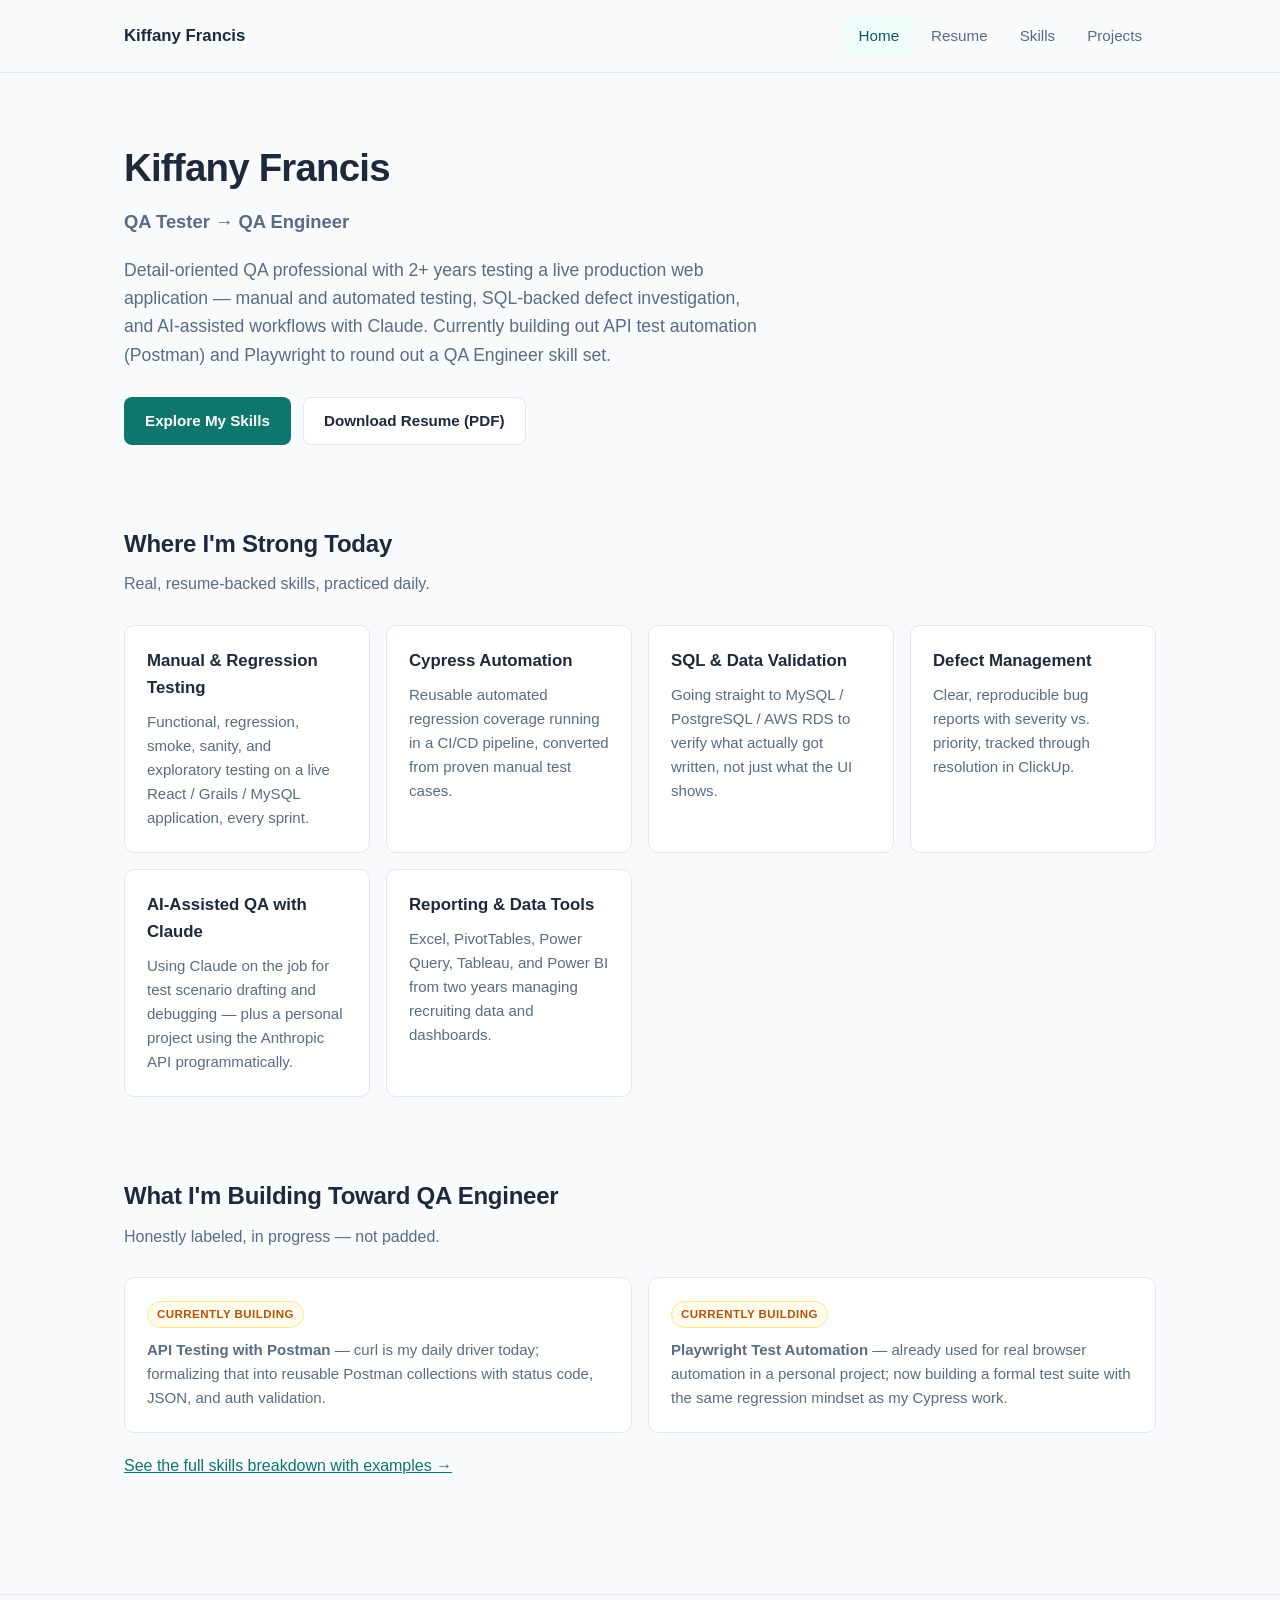
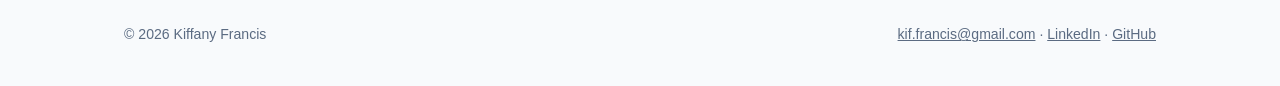
==== index.html @ 58e34793 "Initial QA portfolio skeleton: resume, clickable skills explorer, projects Grounded in the QA resume" ====
<!doctype html>
<html lang="en">
<head>
  <meta charset="UTF-8" />
  <meta name="viewport" content="width=device-width, initial-scale=1.0" />
  <title>Kiffany Francis — QA Tester &amp; QA Engineer in Progress</title>
  <meta name="description" content="QA portfolio for Kiffany Francis — manual and automated testing, SQL validation, API testing, and AI-assisted QA workflows." />
  <link rel="stylesheet" href="assets/css/style.css" />
</head>
<body data-page="home">
  <header class="site-header">
    <div class="nav-inner">
      <a class="brand" href="index.html">Kiffany Francis</a>
      <button class="nav-toggle" type="button" aria-label="Toggle navigation">&#9776;</button>
      <nav class="site-nav">
        <ul>
          <li><a href="index.html" data-page="home">Home</a></li>
          <li><a href="resume.html" data-page="resume">Resume</a></li>
          <li><a href="skills.html" data-page="skills">Skills</a></li>
          <li><a href="projects.html" data-page="projects">Projects</a></li>
        </ul>
      </nav>
    </div>
  </header>

  <main class="wrap">
    <section class="hero">
      <h1>Kiffany Francis</h1>
      <p class="role-arrow">QA Tester &rarr; QA Engineer</p>
      <p class="lede">
        Detail-oriented QA professional with 2+ years testing a live production web application —
        manual and automated testing, SQL-backed defect investigation, and AI-assisted workflows
        with Claude. Currently building out API test automation (Postman) and Playwright to round
        out a QA Engineer skill set.
      </p>
      <div class="cta-row">
        <a class="btn btn-primary" href="skills.html">Explore My Skills</a>
        <a class="btn btn-secondary" href="assets/resume/Kiffany-Francis-QA-Resume.pdf">Download Resume (PDF)</a>
      </div>
    </section>

    <section>
      <h2 class="section-title">Where I'm Strong Today</h2>
      <p class="section-blurb">Real, resume-backed skills, practiced daily.</p>
      <div class="highlight-grid">
        <div class="highlight-card">
          <h3>Manual &amp; Regression Testing</h3>
          <p>Functional, regression, smoke, sanity, and exploratory testing on a live React / Grails / MySQL application, every sprint.</p>
        </div>
        <div class="highlight-card">
          <h3>Cypress Automation</h3>
          <p>Reusable automated regression coverage running in a CI/CD pipeline, converted from proven manual test cases.</p>
        </div>
        <div class="highlight-card">
          <h3>SQL &amp; Data Validation</h3>
          <p>Going straight to MySQL / PostgreSQL / AWS RDS to verify what actually got written, not just what the UI shows.</p>
        </div>
        <div class="highlight-card">
          <h3>Defect Management</h3>
          <p>Clear, reproducible bug reports with severity vs. priority, tracked through resolution in ClickUp.</p>
        </div>
        <div class="highlight-card">
          <h3>AI-Assisted QA with Claude</h3>
          <p>Using Claude on the job for test scenario drafting and debugging — plus a personal project using the Anthropic API programmatically.</p>
        </div>
        <div class="highlight-card">
          <h3>Reporting &amp; Data Tools</h3>
          <p>Excel, PivotTables, Power Query, Tableau, and Power BI from two years managing recruiting data and dashboards.</p>
        </div>
      </div>
    </section>

    <section>
      <h2 class="section-title">What I'm Building Toward QA Engineer</h2>
      <p class="section-blurb">Honestly labeled, in progress — not padded.</p>
      <div class="highlight-grid">
        <div class="highlight-card">
          <h3><span class="badge badge-building">Currently Building</span></h3>
          <p style="margin-top:10px"><strong>API Testing with Postman</strong> — curl is my daily driver today; formalizing that into reusable Postman collections with status code, JSON, and auth validation.</p>
        </div>
        <div class="highlight-card">
          <h3><span class="badge badge-building">Currently Building</span></h3>
          <p style="margin-top:10px"><strong>Playwright Test Automation</strong> — already used for real browser automation in a personal project; now building a formal test suite with the same regression mindset as my Cypress work.</p>
        </div>
      </div>
      <p style="margin-top:20px"><a href="skills.html">See the full skills breakdown with examples &rarr;</a></p>
    </section>
  </main>

  <footer class="site-footer">
    <div class="wrap">
      <span>&copy; <span id="year"></span> Kiffany Francis</span>
      <span>
        <a href="mailto:kif.francis@gmail.com">kif.francis@gmail.com</a> ·
        <a href="https://www.linkedin.com/in/kiffany-francis">LinkedIn</a> ·
        <a href="https://github.com/kifzig">GitHub</a>
      </span>
    </div>
  </footer>

  <script src="assets/js/main.js"></script>
</body>
</html>
---- assets/css/style.css ----
:root {
  --bg: #f8fafc;
  --surface: #ffffff;
  --text: #1e293b;
  --text-muted: #5b6b82;
  --border: #e2e8f0;
  --primary: #0f766e;
  --primary-dark: #0b5c56;
  --primary-bg: #f0fdfa;
  --building: #b45309;
  --building-bg: #fffbeb;
  --building-border: #fde68a;
  --radius: 10px;
  --max-width: 1080px;
  --font: -apple-system, BlinkMacSystemFont, "Segoe UI", Roboto, Helvetica, Arial, sans-serif;
  --font-mono: ui-monospace, SFMono-Regular, "SF Mono", Menlo, Consolas, monospace;
}

* { box-sizing: border-box; }

html { scroll-behavior: smooth; }

body {
  margin: 0;
  font-family: var(--font);
  color: var(--text);
  background: var(--bg);
  line-height: 1.6;
  -webkit-font-smoothing: antialiased;
}

a { color: var(--primary); }
a:hover { color: var(--primary-dark); }

.wrap {
  max-width: var(--max-width);
  margin: 0 auto;
  padding: 0 24px;
}

/* Header / nav */
header.site-header {
  position: sticky;
  top: 0;
  z-index: 10;
  background: rgba(248, 250, 252, 0.92);
  backdrop-filter: blur(6px);
  border-bottom: 1px solid var(--border);
}

.nav-inner {
  display: flex;
  align-items: center;
  justify-content: space-between;
  padding: 16px 24px;
  max-width: var(--max-width);
  margin: 0 auto;
}

.brand {
  font-weight: 700;
  font-size: 1.05rem;
  color: var(--text);
  text-decoration: none;
}

nav.site-nav ul {
  list-style: none;
  display: flex;
  gap: 4px;
  margin: 0;
  padding: 0;
}

nav.site-nav a {
  display: inline-block;
  padding: 8px 14px;
  border-radius: 8px;
  text-decoration: none;
  color: var(--text-muted);
  font-weight: 500;
  font-size: 0.95rem;
}

nav.site-nav a:hover { background: var(--primary-bg); color: var(--primary-dark); }
nav.site-nav a.active { color: var(--primary-dark); background: var(--primary-bg); }

.nav-toggle {
  display: none;
  background: none;
  border: 1px solid var(--border);
  border-radius: 8px;
  padding: 6px 10px;
  font-size: 1rem;
  cursor: pointer;
}

/* Hero */
.hero {
  padding: 64px 0 40px;
}

.hero h1 {
  font-size: 2.4rem;
  margin: 0 0 8px;
  letter-spacing: -0.02em;
}

.hero .role-arrow {
  color: var(--text-muted);
  font-weight: 600;
  font-size: 1.15rem;
  margin: 0 0 20px;
}

.hero p.lede {
  font-size: 1.1rem;
  color: var(--text-muted);
  max-width: 640px;
}

.cta-row {
  display: flex;
  gap: 12px;
  margin-top: 28px;
  flex-wrap: wrap;
}

.btn {
  display: inline-block;
  padding: 11px 20px;
  border-radius: 8px;
  text-decoration: none;
  font-weight: 600;
  font-size: 0.95rem;
  border: 1px solid transparent;
  cursor: pointer;
}

.btn-primary { background: var(--primary); color: #fff; }
.btn-primary:hover { background: var(--primary-dark); color: #fff; }

.btn-secondary { background: var(--surface); color: var(--text); border-color: var(--border); }
.btn-secondary:hover { border-color: var(--primary); color: var(--primary-dark); }

/* Sections */
section { padding: 40px 0; }
section.tight { padding: 20px 0; }

h2.section-title {
  font-size: 1.5rem;
  margin: 0 0 8px;
  letter-spacing: -0.01em;
}

p.section-blurb {
  color: var(--text-muted);
  margin: 0 0 28px;
  max-width: 680px;
}

/* Highlight cards on home */
.highlight-grid {
  display: grid;
  grid-template-columns: repeat(auto-fit, minmax(240px, 1fr));
  gap: 16px;
}

.highlight-card {
  background: var(--surface);
  border: 1px solid var(--border);
  border-radius: var(--radius);
  padding: 22px;
}

.highlight-card h3 {
  margin: 0 0 8px;
  font-size: 1.05rem;
}

.highlight-card p {
  margin: 0;
  color: var(--text-muted);
  font-size: 0.94rem;
}

/* Status badges */
.badge {
  display: inline-block;
  font-size: 0.72rem;
  font-weight: 700;
  text-transform: uppercase;
  letter-spacing: 0.04em;
  padding: 3px 9px;
  border-radius: 999px;
}

.badge-core { background: var(--primary-bg); color: var(--primary-dark); }
.badge-building { background: var(--building-bg); color: var(--building); border: 1px solid var(--building-border); }

/* Skills page */
.category-block {
  margin-bottom: 44px;
}

.category-block h2 {
  font-size: 1.3rem;
  margin: 0 0 4px;
}

.category-block .blurb {
  color: var(--text-muted);
  margin: 0 0 18px;
  font-size: 0.95rem;
}

.skill-grid {
  display: grid;
  grid-template-columns: repeat(auto-fill, minmax(280px, 1fr));
  gap: 14px;
}

.skill-card {
  background: var(--surface);
  border: 1px solid var(--border);
  border-radius: var(--radius);
  padding: 18px 20px;
  cursor: pointer;
  transition: border-color 0.15s ease, box-shadow 0.15s ease;
}

.skill-card:hover {
  border-color: var(--primary);
  box-shadow: 0 2px 10px rgba(15, 118, 110, 0.08);
}

.skill-card-head {
  display: flex;
  justify-content: space-between;
  align-items: flex-start;
  gap: 10px;
}

.skill-card h3 {
  margin: 0;
  font-size: 1rem;
  line-height: 1.35;
}

.skill-card .summary {
  color: var(--text-muted);
  font-size: 0.88rem;
  margin: 8px 0 0;
}

.skill-card .expand-hint {
  font-size: 0.8rem;
  color: var(--primary);
  margin-top: 10px;
  font-weight: 600;
}

.skill-detail {
  grid-column: 1 / -1;
  background: var(--surface);
  border: 1px solid var(--primary);
  border-radius: var(--radius);
  padding: 24px 26px;
  animation: fadein 0.15s ease;
}

@keyframes fadein {
  from { opacity: 0; transform: translateY(-4px); }
  to { opacity: 1; transform: translateY(0); }
}

.skill-detail h3 {
  margin: 0 0 4px;
  font-size: 1.15rem;
}

.skill-detail .close-detail {
  float: right;
  background: none;
  border: 1px solid var(--border);
  border-radius: 8px;
  padding: 5px 12px;
  cursor: pointer;
  color: var(--text-muted);
  font-size: 0.85rem;
}

.skill-detail .close-detail:hover { border-color: var(--primary); color: var(--primary-dark); }

.skill-detail dl { margin: 18px 0 0; }
.skill-detail dt {
  font-weight: 700;
  font-size: 0.78rem;
  text-transform: uppercase;
  letter-spacing: 0.04em;
  color: var(--text-muted);
  margin-top: 18px;
}
.skill-detail dt:first-child { margin-top: 0; }
.skill-detail dd { margin: 6px 0 0; }

.skill-detail pre {
  background: #0f172a;
  color: #e2e8f0;
  border-radius: 8px;
  padding: 16px 18px;
  overflow-x: auto;
  font-family: var(--font-mono);
  font-size: 0.85rem;
  line-height: 1.55;
  margin: 6px 0 0;
  white-space: pre-wrap;
  word-break: break-word;
}

.roadmap-note {
  margin-top: 18px;
  padding: 14px 16px;
  background: var(--building-bg);
  border: 1px solid var(--building-border);
  border-radius: 8px;
  font-size: 0.9rem;
  color: #7c4a03;
}

.roadmap-note strong { color: var(--building); }

/* Tools tag page */
.tools-grid {
  display: grid;
  grid-template-columns: repeat(auto-fit, minmax(240px, 1fr));
  gap: 20px;
}

.tools-group h3 {
  font-size: 0.95rem;
  margin: 0 0 10px;
  color: var(--text-muted);
  text-transform: uppercase;
  letter-spacing: 0.04em;
  font-size: 0.78rem;
}

.tag-list { display: flex; flex-wrap: wrap; gap: 8px; }

.tag {
  background: var(--surface);
  border: 1px solid var(--border);
  border-radius: 999px;
  padding: 6px 12px;
  font-size: 0.85rem;
}

/* Resume page */
.resume-block {
  background: var(--surface);
  border: 1px solid var(--border);
  border-radius: var(--radius);
  padding: 32px 36px;
}

.resume-block h2 {
  font-size: 1.1rem;
  border-bottom: 1px solid var(--border);
  padding-bottom: 8px;
  margin: 32px 0 14px;
}
.resume-block h2:first-child { margin-top: 0; }

.job {
  margin-bottom: 22px;
}

.job-head {
  display: flex;
  justify-content: space-between;
  flex-wrap: wrap;
  gap: 4px;
  align-items: baseline;
}

.job-title { font-weight: 700; }
.job-dates { color: var(--text-muted); font-size: 0.9rem; }
.job-company { color: var(--text-muted); font-style: italic; margin: 2px 0 8px; }

.job ul { margin: 0; padding-left: 20px; }
.job li { margin-bottom: 4px; }

.skills-line { color: var(--text-muted); font-size: 0.92rem; }
.skills-line strong { color: var(--text); }

/* Projects page */
.project-card {
  background: var(--surface);
  border: 1px solid var(--border);
  border-radius: var(--radius);
  padding: 26px 28px;
  margin-bottom: 20px;
}

.project-card h3 {
  margin: 0 0 6px;
  font-size: 1.15rem;
}

.project-meta {
  font-size: 0.85rem;
  color: var(--text-muted);
  margin-bottom: 12px;
}

.project-card ul { margin: 10px 0 0; padding-left: 20px; }
.project-card li { margin-bottom: 4px; }

/* Footer */
footer.site-footer {
  border-top: 1px solid var(--border);
  margin-top: 60px;
  padding: 28px 0 40px;
  color: var(--text-muted);
  font-size: 0.88rem;
}

footer.site-footer .wrap {
  display: flex;
  justify-content: space-between;
  flex-wrap: wrap;
  gap: 10px;
}

footer.site-footer a { color: var(--text-muted); text-decoration: underline; }
footer.site-footer a:hover { color: var(--primary-dark); }

/* Responsive */
@media (max-width: 700px) {
  .nav-toggle { display: inline-block; }
  nav.site-nav {
    display: none;
    width: 100%;
  }
  nav.site-nav.open { display: block; }
  nav.site-nav ul { flex-direction: column; }
  .nav-inner { flex-wrap: wrap; }
  .hero h1 { font-size: 1.9rem; }
  .resume-block { padding: 22px 20px; }
  .job-head { flex-direction: column; }
}
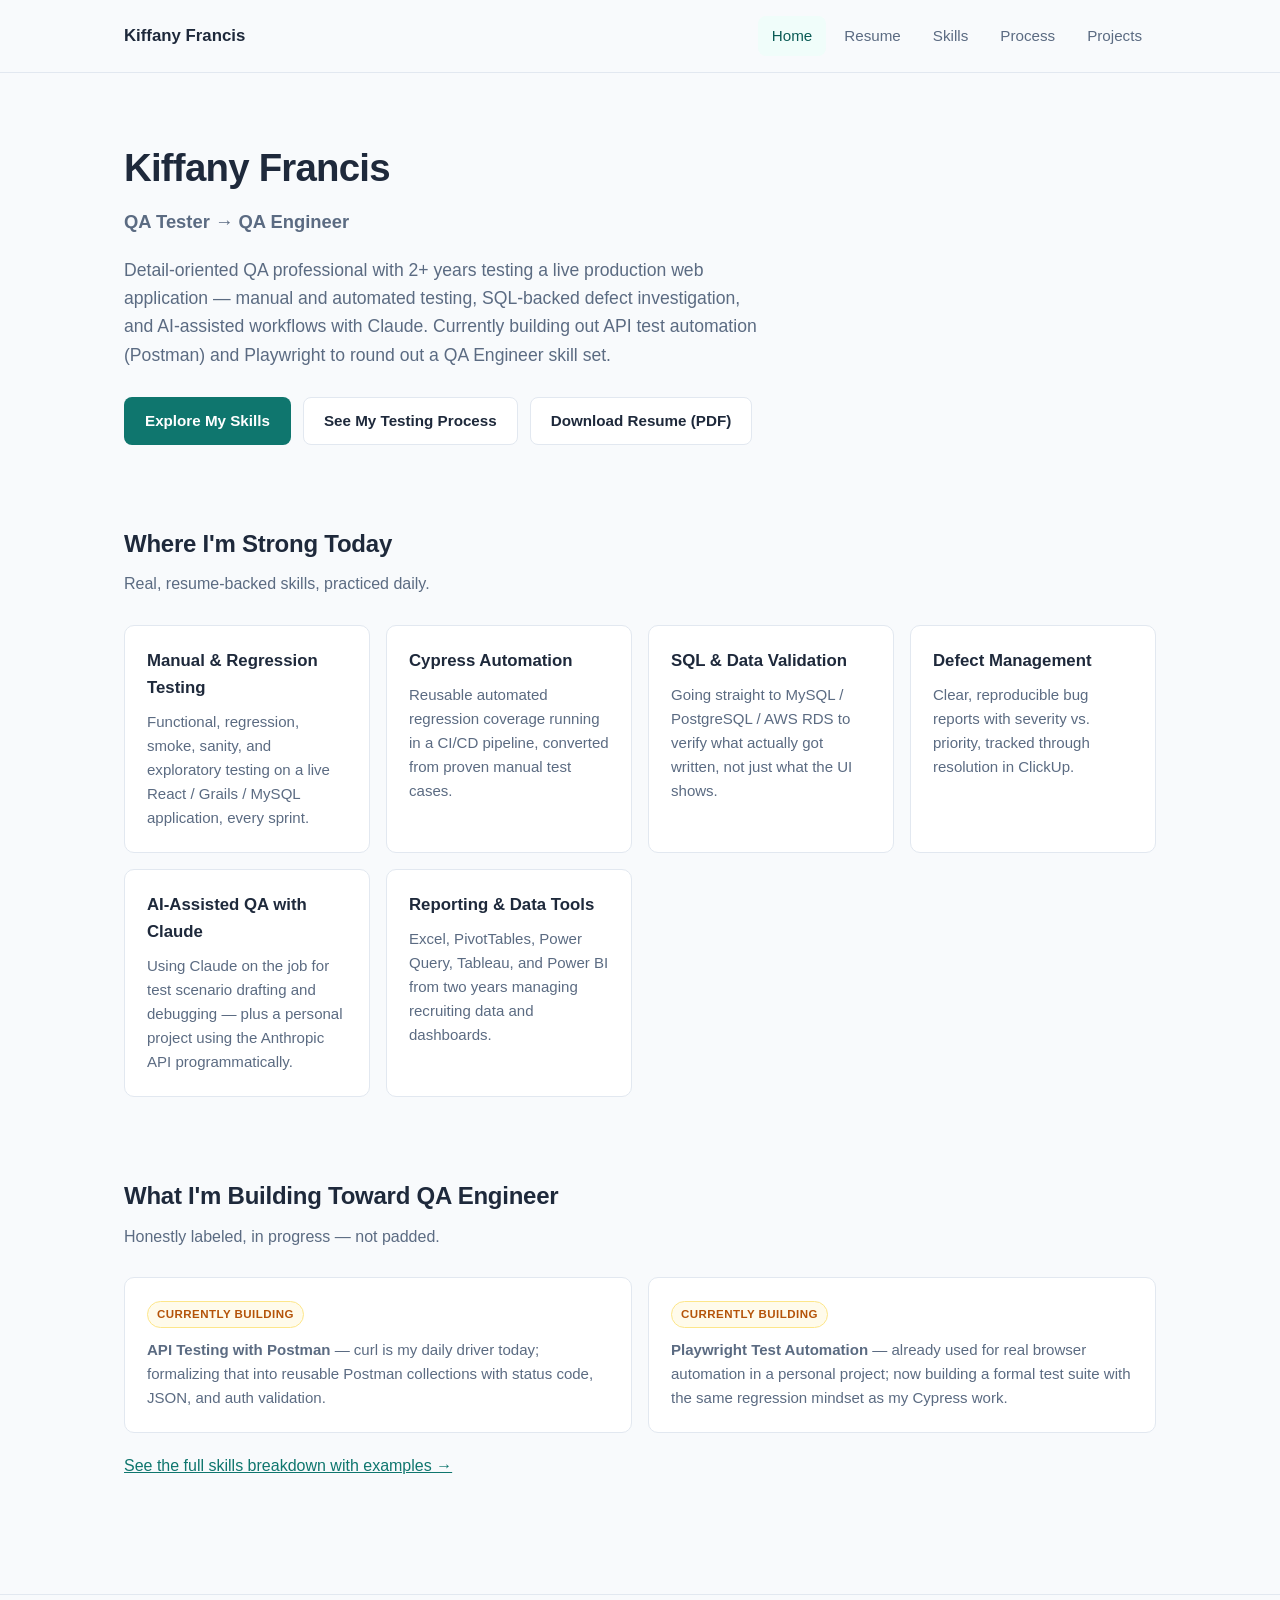
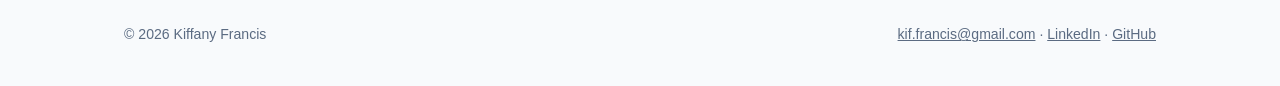
==== commit 1329f7ad: "Add Testing Process page with 8-step workflow timeline Walks through Review Requirements -> Support " ====
--- a/index.html
+++ b/index.html
@@ -17,6 +17,7 @@
           <li><a href="index.html" data-page="home">Home</a></li>
           <li><a href="resume.html" data-page="resume">Resume</a></li>
           <li><a href="skills.html" data-page="skills">Skills</a></li>
+          <li><a href="process.html" data-page="process">Process</a></li>
           <li><a href="projects.html" data-page="projects">Projects</a></li>
         </ul>
       </nav>
@@ -35,6 +36,7 @@
       </p>
       <div class="cta-row">
         <a class="btn btn-primary" href="skills.html">Explore My Skills</a>
+        <a class="btn btn-secondary" href="process.html">See My Testing Process</a>
         <a class="btn btn-secondary" href="assets/resume/Kiffany-Francis-QA-Resume.pdf">Download Resume (PDF)</a>
       </div>
     </section>
--- a/assets/css/style.css
+++ b/assets/css/style.css
@@ -417,6 +417,80 @@
 .project-card ul { margin: 10px 0 0; padding-left: 20px; }
 .project-card li { margin-bottom: 4px; }
 
+/* Process page */
+.process-timeline {
+  position: relative;
+  margin-top: 8px;
+}
+
+.process-timeline::before {
+  content: "";
+  position: absolute;
+  left: 23px;
+  top: 12px;
+  bottom: 12px;
+  width: 2px;
+  background: var(--border);
+}
+
+.process-step {
+  position: relative;
+  display: flex;
+  gap: 22px;
+  padding-bottom: 34px;
+}
+
+.process-step:last-child { padding-bottom: 0; }
+
+.step-number {
+  flex: 0 0 auto;
+  width: 48px;
+  height: 48px;
+  border-radius: 50%;
+  background: var(--primary-bg);
+  border: 2px solid var(--primary);
+  color: var(--primary-dark);
+  display: flex;
+  align-items: center;
+  justify-content: center;
+  font-weight: 700;
+  font-size: 1.1rem;
+  z-index: 1;
+}
+
+.step-content {
+  background: var(--surface);
+  border: 1px solid var(--border);
+  border-radius: var(--radius);
+  padding: 18px 22px;
+  flex: 1;
+}
+
+.step-content h3 {
+  margin: 0 0 8px;
+  font-size: 1.05rem;
+}
+
+.step-content p {
+  margin: 0 0 12px;
+  color: var(--text-muted);
+  font-size: 0.94rem;
+}
+
+.step-content .tag-list { margin-bottom: 10px; }
+
+.step-link {
+  font-size: 0.85rem;
+  font-weight: 600;
+  text-decoration: none;
+}
+
+@media (max-width: 600px) {
+  .process-timeline::before { left: 19px; }
+  .step-number { width: 40px; height: 40px; font-size: 1rem; }
+  .process-step { gap: 14px; }
+}
+
 /* Footer */
 footer.site-footer {
   border-top: 1px solid var(--border);
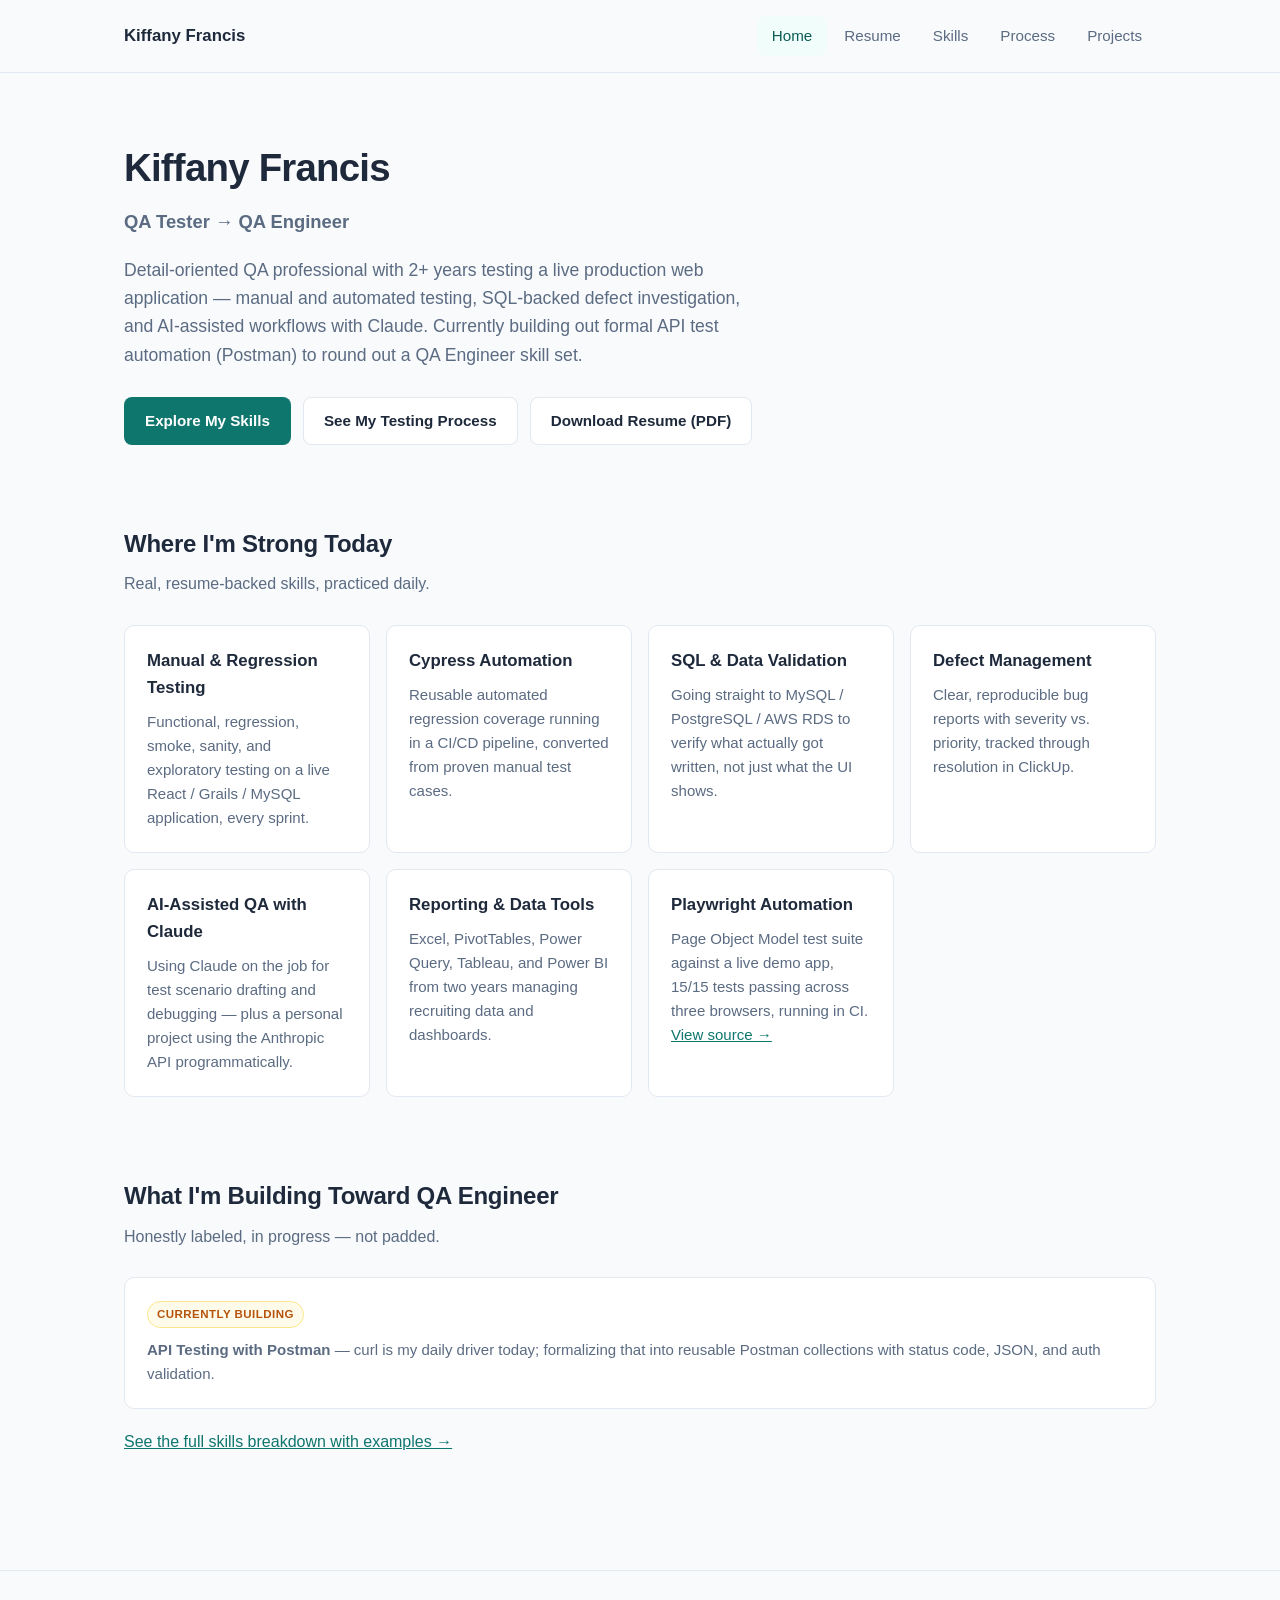
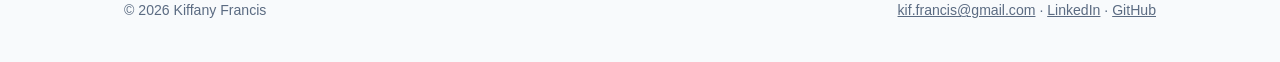
==== commit 77b39e03: "Link the real Playwright suite in, flip it from building to core playwright-learning is real and pus" ====
--- a/index.html
+++ b/index.html
@@ -31,8 +31,8 @@
       <p class="lede">
         Detail-oriented QA professional with 2+ years testing a live production web application —
         manual and automated testing, SQL-backed defect investigation, and AI-assisted workflows
-        with Claude. Currently building out API test automation (Postman) and Playwright to round
-        out a QA Engineer skill set.
+        with Claude. Currently building out formal API test automation (Postman) to round out a
+        QA Engineer skill set.
       </p>
       <div class="cta-row">
         <a class="btn btn-primary" href="skills.html">Explore My Skills</a>
@@ -69,6 +69,10 @@
           <h3>Reporting &amp; Data Tools</h3>
           <p>Excel, PivotTables, Power Query, Tableau, and Power BI from two years managing recruiting data and dashboards.</p>
         </div>
+        <div class="highlight-card">
+          <h3>Playwright Automation</h3>
+          <p>Page Object Model test suite against a live demo app, 15/15 tests passing across three browsers, running in CI. <a href="https://github.com/kifzig/playwright-learning">View source &rarr;</a></p>
+        </div>
       </div>
     </section>
 
@@ -79,10 +83,6 @@
         <div class="highlight-card">
           <h3><span class="badge badge-building">Currently Building</span></h3>
           <p style="margin-top:10px"><strong>API Testing with Postman</strong> — curl is my daily driver today; formalizing that into reusable Postman collections with status code, JSON, and auth validation.</p>
-        </div>
-        <div class="highlight-card">
-          <h3><span class="badge badge-building">Currently Building</span></h3>
-          <p style="margin-top:10px"><strong>Playwright Test Automation</strong> — already used for real browser automation in a personal project; now building a formal test suite with the same regression mindset as my Cypress work.</p>
         </div>
       </div>
       <p style="margin-top:20px"><a href="skills.html">See the full skills breakdown with examples &rarr;</a></p>
--- a/assets/css/style.css
+++ b/assets/css/style.css
@@ -330,6 +330,13 @@
 
 .roadmap-note strong { color: var(--building); }
 
+.skill-link {
+  display: inline-block;
+  margin-top: 18px;
+  font-weight: 600;
+  font-size: 0.92rem;
+}
+
 /* Tools tag page */
 .tools-grid {
   display: grid;
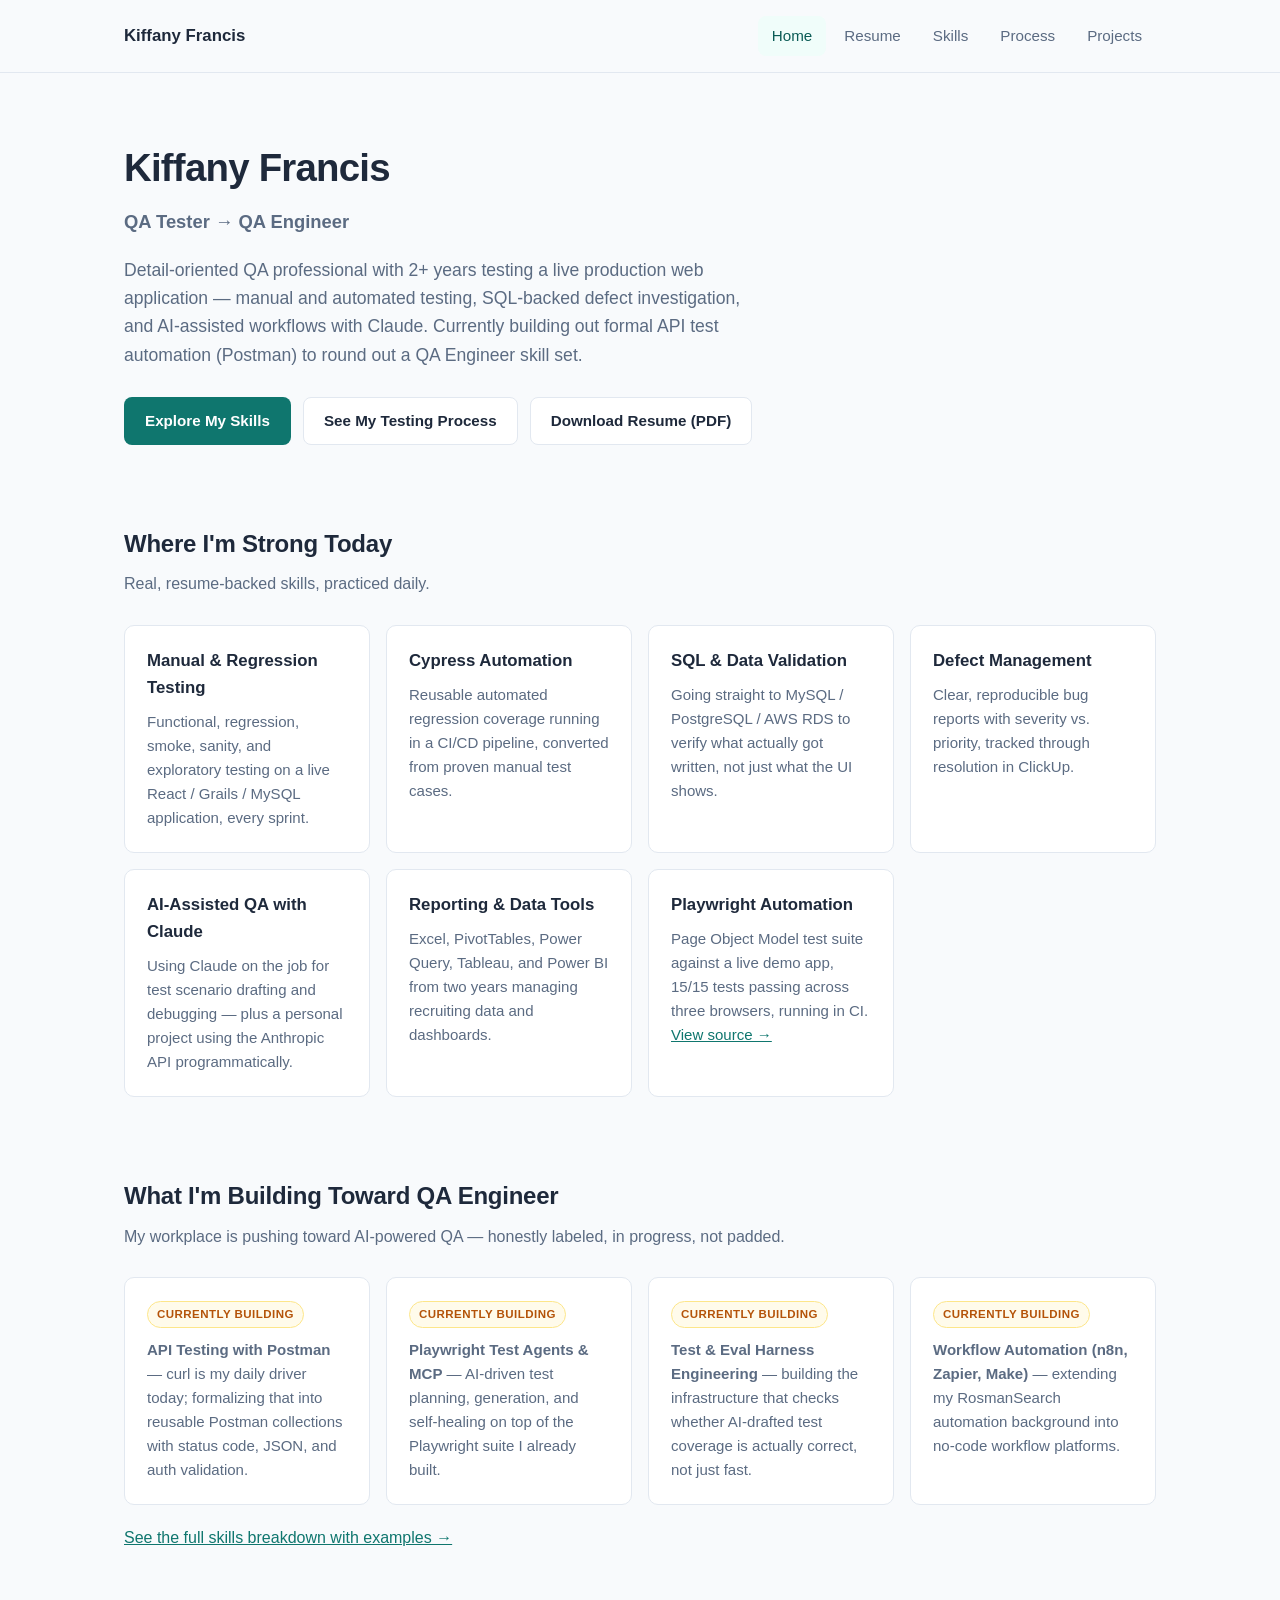
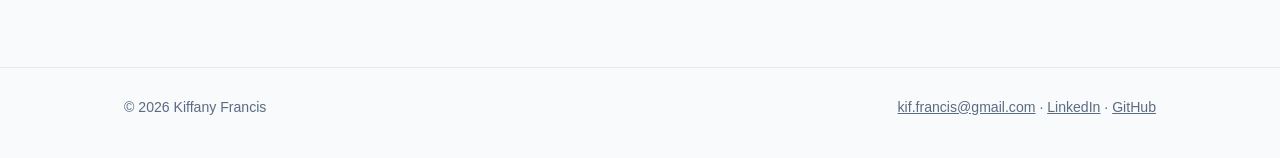
==== commit f38a34f4: "Add 3 AI/automation skills toward AI-powered QA, per workplace direction Boss raised an 8-item AI en" ====
--- a/index.html
+++ b/index.html
@@ -78,11 +78,23 @@
 
     <section>
       <h2 class="section-title">What I'm Building Toward QA Engineer</h2>
-      <p class="section-blurb">Honestly labeled, in progress — not padded.</p>
+      <p class="section-blurb">My workplace is pushing toward AI-powered QA — honestly labeled, in progress, not padded.</p>
       <div class="highlight-grid">
         <div class="highlight-card">
           <h3><span class="badge badge-building">Currently Building</span></h3>
           <p style="margin-top:10px"><strong>API Testing with Postman</strong> — curl is my daily driver today; formalizing that into reusable Postman collections with status code, JSON, and auth validation.</p>
+        </div>
+        <div class="highlight-card">
+          <h3><span class="badge badge-building">Currently Building</span></h3>
+          <p style="margin-top:10px"><strong>Playwright Test Agents &amp; MCP</strong> — AI-driven test planning, generation, and self-healing on top of the Playwright suite I already built.</p>
+        </div>
+        <div class="highlight-card">
+          <h3><span class="badge badge-building">Currently Building</span></h3>
+          <p style="margin-top:10px"><strong>Test &amp; Eval Harness Engineering</strong> — building the infrastructure that checks whether AI-drafted test coverage is actually correct, not just fast.</p>
+        </div>
+        <div class="highlight-card">
+          <h3><span class="badge badge-building">Currently Building</span></h3>
+          <p style="margin-top:10px"><strong>Workflow Automation (n8n, Zapier, Make)</strong> — extending my RosmanSearch automation background into no-code workflow platforms.</p>
         </div>
       </div>
       <p style="margin-top:20px"><a href="skills.html">See the full skills breakdown with examples &rarr;</a></p>
--- a/assets/css/style.css
+++ b/assets/css/style.css
@@ -333,6 +333,7 @@
 .skill-link {
   display: inline-block;
   margin-top: 18px;
+  margin-right: 20px;
   font-weight: 600;
   font-size: 0.92rem;
 }
